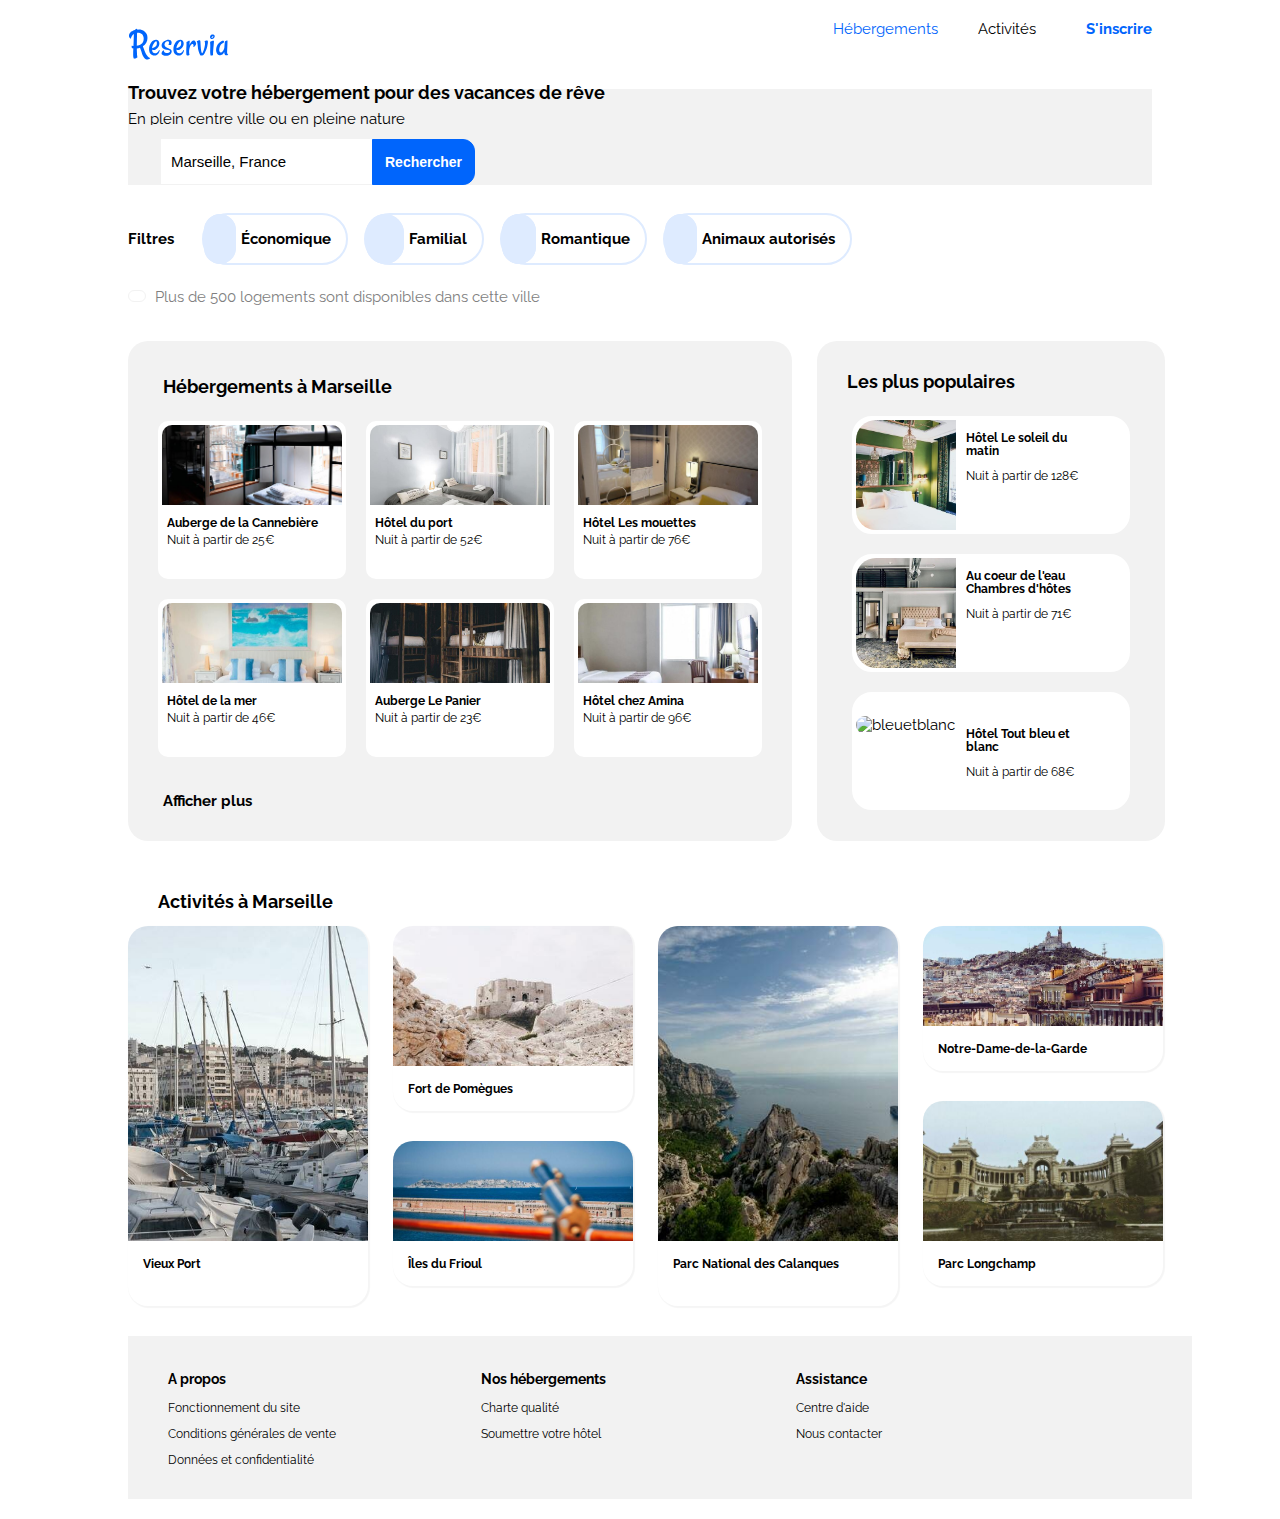
==== index.html @ ddbdb1b2 "majuscule nom logo" ====
<!DOCTYPE html>
<html lang="fr">
<head>
	<meta charset="UTF-8">
	<link rel="stylesheet" href="style.css">
	<title>Reservia</title>
	<script src="https://kit.fontawesome.com/82e42754f2.js" crossorigin="anonymous"></script>
	<link rel="preconnect" href="https://fonts.gstatic.com"> 
<link href="https://fonts.googleapis.com/css2?family=Raleway:wght@300;500;600&display=swap" rel="stylesheet">
</head>
<body>

<!-- EN TETE -->
<header class="header">
			
	<img class="logo" src="images/logo/Reservia.svg" alt="Logo de reservia"/>
      
        <a class="inscription" href="#"><strong>S'inscrire</strong></a>

            <nav class="menu">
				<a href="#ancreh" class="hebergements">Hébergements</a>
				<a href="#ancrea" class="activites">Activités</a>
			</nav>		
</header>

<section class="principal">

	<h3 class="found">Trouvez votre hébergement pour des vacances de rêve</h3>
			
	    <p class="nature">En plein centre ville ou en pleine nature</p>

			 <form class="recherche">
					<a href="#"><i class="fas fa-map-marker-alt place"></i></a>
					<input class="search" type="search" name="Recherche" value="Marseille, France"/>
					<button><strong>Rechercher</strong></button>
					<a href="#"><i class="fas fa-search loupe"></i></a>
			</form>
</section>

	<nav class="menu2">

		<h4 class="titrefiltres">Filtres</h4>

			<div class="filtres">

				<div class="choix1"><a href="#" class="icons1"><i class="fas fa-money-bill-wave"></i></a>
					<a href="#" class="txtf"><strong>Économique</strong></a>
				</div>

				<div class="choix2"><a href="#" class="icons2"><i class="fas fa-child"></i></a>
					<a href="#" class="txtf"><strong>Familial</strong></a>
				</div>

				<div class="choix3"><a href="#" class="icons3"><i class="fas fa-heart"></i></a>
					<a href="#" class="txtf"><strong>Romantique</strong></a>
				</div>

				<div class="choix4"><a href="#" class="icons4"><i class="fas fa-dog"></i></a>
					<a href="#" class="txtf"><strong>Animaux autorisés</strong></a>
				</div>
			</div>
	</nav>
  
		<i id="info" class="fas fa-info"></i>
		<p class="dispo">Plus de 500 logements sont disponibles dans cette ville</p>

<!-- SECTION HEBERGEMENTS -->
<div class= "container">

<section class="hebergements2" id="ancreh">

	<h2 class="hebb">Hébergements à Marseille</h2>

<div class="ligne1">

	<div class="cannebiere">
		<a href="#">
		<img class="imgh" src="images/hebergements/4_small/cannebiere.jpg" alt="cannebiere">
		    <div class="txth">
		    <p class="nomsdeslogements"><strong>Auberge de la Cannebière</strong></p>
		    <p class="price"><p>Nuit à partir de 25€</p>
		        <div class="lesetoilesh">
		             <i class="fas fa-star stars"></i>
		             <i class="fas fa-star stars"></i>
		             <i class="fas fa-star stars"></i>
		             <i class="fas fa-star stars"></i>
		             <i class="fas fa-star starsg"></i>
		        </div>
		    </div>
	    </a>
	</div>
	
	<div class="port">
		<a href="#">
		<img class="imgh" src="images/hebergements/4_small/hotelport.jpg" alt="hotelport">
		    <div class="txth">
		    <p class="nomsdeslogements"><strong>Hôtel du port</strong></p>
		    <p class="price">Nuit à partir de 52€</p>
		        <div class="lesetoilesh">
		             <i class="fas fa-star stars"></i>
		             <i class="fas fa-star stars"></i>
		             <i class="fas fa-star stars"></i>
		             <i class="fas fa-star stars"></i>
					 <i class="fas fa-star stars"></i>
				</div>
		    </div>
	    </a>
	</div>

    <div class="mouettes">
	    <a href="#">
		<img class="imgh" src="images/hebergements/4_small/lesmouettes.jpg" alt="lesmouettes">
		    <div class="txth">
		    <p class="nomsdeslogements"><strong>Hôtel Les mouettes</strong></p>
		    <p class="price">Nuit à partir de 76€</p>
		        <div class="lesetoilesh">
		             <i class="fas fa-star stars"></i>
		             <i class="fas fa-star stars"></i>
		             <i class="fas fa-star stars"></i>
		             <i class="fas fa-star stars"></i>
					 <i class="fas fa-star starsg"></i>
				</div>
	        </div>
	    </a>
	</div>	
</div>

<div class="ligne2">

	<div class="mer">
		<a href="#">
		<img class="imgh" src="images/hebergements/4_small/hotelmer.jpg" alt="hotelmer">
		    <div class="txth">
		    <p class="nomsdeslogements"><strong>Hôtel de la mer</strong></p>
		    <p class="price">Nuit à partir de 46€</p>
                 <div class="lesetoilesh">
		             <i class="fas fa-star stars"></i>
		             <i class="fas fa-star stars"></i>
		             <i class="fas fa-star stars"></i>
		             <i class="fas fa-star starsg"></i>
		             <i class="fas fa-star starsg"></i>
				</div>
		    </div>
	    </a>
	</div>

	<div class="panier">
		<a href="#">
		<img class="imgh" src="images/hebergements/4_small/lepanier.jpg" alt="lepanier">
		    <div class="txth">
		    <p class="nomsdeslogements"><strong>Auberge Le Panier</strong></p>
		    <p class="price">Nuit à partir de 23€</p>
		        <div class="lesetoilesh">
		             <i class="fas fa-star stars"></i>
		             <i class="fas fa-star stars"></i>
		             <i class="fas fa-star stars"></i>
		             <i class="fas fa-star stars"></i>
					 <i class="fas fa-star starsg"></i>
				</div>
		    </div>
	    </a>
	</div>
	
	<div class="amina">
		<a href="#">
		<img class="imgh" src="images/hebergements/4_small/febrian.jpg" alt="amina">
		    <div class="txth">
		    <p class="nomsdeslogements"><strong>Hôtel chez Amina</strong></p>
		    <p class="price">Nuit à partir de 96€</p>
		        <div class="lesetoilesh">
		             <i class="fas fa-star stars"></i>
		             <i class="fas fa-star stars"></i>
		             <i class="fas fa-star stars"></i>
		             <i class="fas fa-star stars"></i>
					 <i class="fas fa-star stars"></i>
				</div>
		    </div>
	    </a>
	</div>
</div>

 <p class="plus"><strong><a href="#">Afficher plus</a></strong></p>

</section>

         <!-- ASIDE - BLOC DROITE -->
<aside>

	<h2 class="pop">Les plus populaires <i id="statss" class="fas fa-chart-line"></i></h2>

	<div class="matin">
        <a href="#">
		<img class="imgp" src="images/hebergements/4_small/soleilmatin.jpg" alt="hotelmatin">
		    <div class="txt2">
		         <div class="nomslogements">
				 <p><strong>Hôtel Le soleil du matin</strong></p>
		         <p class="price">Nuit à partir de 128€</p>
		                <div class="lesetoilesp">	
                             <i class="fas fa-star stars"></i>
                             <i class="fas fa-star stars"></i>
                             <i class="fas fa-star stars"></i>
                             <i class="fas fa-star stars"></i>
                             <i class="fas fa-star stars"></i>
			            </div>
				 </div>
			</div>
		 </a>
	</div>

	<div class="coeureau">
		<a href="#">
		<img class="imgp" src="images/hebergements/4_small/chambreshotes.jpg" alt="chambresdhotes">
		    <div class="txt2">
		         <div class="nomslogements">
				 <p><strong>Au coeur de l'eau Chambres d'hôtes</strong></p>
		         <p class="price">Nuit à partir de 71€</p>
		            <div class="lesetoilesp">
		                 <i class="fas fa-star stars"></i>
		                 <i class="fas fa-star stars"></i>
		                 <i class="fas fa-star stars"></i>
		                 <i class="fas fa-star stars"></i>
		                 <i class="fas fa-star starsg"></i>
					 </div> 
				</div>	 
	        </div>
	    </a>
	</div>

	<div class="bleublanc">
        <a href="#">
		<img class="imgp" src="images/hebergements/4_small/chambre.jpg" alt="bleuetblanc">
		     <div class="txt2">
		         <div class="nomslogements">
			     <p><strong>Hôtel Tout bleu et blanc</strong></p>
		         <p class="price">Nuit à partir de 68€</p>
		             <div class= "lesetoilesp">
		                 <i class="fas fa-star stars"></i>
		                 <i class="fas fa-star stars"></i>
		                 <i class="fas fa-star stars"></i>
		                 <i class="fas fa-star stars"></i>
		                 <i class="fas fa-star starsg"></i>
	                 </div> 
	             </div>
             </div> 
	     </a>
	</div>
</aside>
</div>
		
		<!-- ARTICLE ACTIVITES -->	
	<h2 class="act13">Activités à Marseille</h2>

<article id="ancrea">
	    <div class="vieuxport"> 
			<a href="#">
			     <img class="imga" src="images/activites/4_small/vieuxport.jpg" alt="vieuxport">
			     <p class="name"><strong>Vieux Port</strong></p>
			</a>
		</div>
    <div class= "colone2">
		<div class="pomegues">
			<a href="#">
			     <img class="imgb" src="images/activites/4_small/fortdp.jpg" alt="pomegues">
			     <p class="name"><strong>Fort de Pomègues</strong></p>
		     </a>
	    </div>	
		<div class="frioul">
			<a href="#">
			     <img class="imgc" src="images/activites/4_small/frioul.jpg" alt="frioul">
			     <p class="name"><strong>Îles du Frioul</strong></p>
			</a>
		</div>
	</div>
		<div class="calanques"> 
			<a href="#">
			     <img class="imga" src="images/activites/4_small/calanques.jpg" alt="calanques">
			     <p class="name"><strong>Parc National des Calanques</strong></p>
			</a>
		</div>
    <div class="colone4">
		<div class="nddlg">
			<a href="#">
				 <img class="imgc" src="images/activites/4_small/nddlg.jpg" alt="notredamedelagarde">
				 <p class="name"><strong>Notre-Dame-de-la-Garde</strong></p>
			</a>
		</div>	
		<div class="longchamp">
			<a href="#">
			     <img class="imgb" src="images/activites/4_small/longchamp.jpg" alt="longchamp">
			     <p class="name"><strong>Parc Longchamp</strong></p>
			</a>
		</div>
	</div>	
</article>

         <!-- FOOTER -->
<footer>
	<div class="footer1">
        <h3>A propos</h3>
			 <p><a href="#">Fonctionnement du site</a></p>
			 <p><a href="#">Conditions générales de vente</a></p>
			 <p><a href="#">Données et confidentialité</a></p>
	</div>

	<div class="footer2">
        <h3>Nos hébergements</h3>
			 <p><a href="#">Charte qualité</a></p>
			 <p><a href="#">Soumettre votre hôtel</a></p>
	</div> 

	<div class="footer3">
        <h3>Assistance</h3>
             <p><a href="#">Centre d'aide</a></p>
		     <p><a href="#">Nous contacter</a></p>
	</div>
</footer>
</body>
</html>
---- style.css ----
@media all and (min-width:1024px)
/* WEB GENERAL*/
{
html
{
   font-size: 15px;
   margin-top: 20px;
   margin-bottom: 20px; 
}
body
{
	font-family: 'Raleway', arial,'sans-serif';
	margin: 0 auto;
	width: 1024px;
}
section, footer
{
	background-color:#F2F2F2; 
}
aside
{
	background-color: #F2F2F2;
}
ul
{
	list-style-type: none;
}
a
{
	text-decoration: none;
	color: black;
}
/* header desktop */
.logo
{
	width: 10%;
}
.inscription, .menu
{
	display: inline-flex;
	float: right;	   
}
.hebergements, .activites
{
	flex-direction: row-reverse;	
}
.activites
{
	margin-right: 50px;
	padding-left: 40px;
}
.inscription
{
	color: #0065FC;
}
.hebergements
{
	color: #0065FC;	
}
/* menu top */
.found, .nature
{
	line-height: 8px;
}
.recherche
{ 
	display: flex;
    border: 1px solid #F2F2F2;
    border-radius: 12px;
	width: 30%;
	max-height: 45px;
}
.place
{
	background-color: #F2F2F2;
	border: 1px solid #F2F2F2;
	border-radius: 10px 0px 0px 10px;
	padding: 15px;
	font-size: 13px;
}
button
{
	background-color: #0065FC;
	color: white;
	padding: 12px;
	border: 1px solid #0065FC;
	border-radius: 0px 12px 12px 0px;
	font-size: 14px;
	width: 110px;
	height: 46px;
}
.loupe
{
	display: none!important;
}
.search
{
	font-size: 15px;
	padding-left: 10px;
}
input
{
	 border:none;
}
/* FILTRES */
.menu2, .filtres
{
	display: flex;
	flex-direction: row;
}
.titrefiltres
{
	padding-top: 25px;
	padding-right: 20px;
}
.filtres
{
	padding-top: 20px;
}
.choix1 a:hover, .choix2 a:hover, .choix3 a:hover, .choix4 a:hover
{
color: #0065FC;
}
.choix1, .choix2, .choix3, .choix4
{
	border: 2px solid #DEEBFF;
	border-radius:30px;
	padding: 15px;
	padding-left:0px;
	margin: 8px;
}
.icons1, .icons4
{
	border: 1px solid #DEEBFF;
	border-radius: 30px;
	background-color: #DEEBFF;
	color: #0065FC;
	padding: 15px;
}
.icons2
{
	border: 1px solid #DEEBFF;
	border-radius: 30px;
	background-color: #DEEBFF;
	color: #0065FC;
	padding: 15px;
	padding-right: 18px;
	padding-left: 18px;
}
 .icons3
{
	border: 1px solid #DEEBFF;
	border-radius: 30px;
	background-color: #DEEBFF;
	color: #0065FC;
	padding: 15px;
	padding-right: 16px;
	padding-left: 16px;
}
.txtf
{
	padding-left: 5px;
}
/* INFO */
#info
{
  border: 1px solid #F2F2F2;
  border-radius: 30px;
  padding: 5px 8px 5px 8px;
  font-size: 10px;
  color: #0065FC; 
}
.dispo, #info
{
	display: inline-flex;
}
.dispo 
{
	color: grey;
	width: 80%;
	padding-bottom: 20px;
	padding-left: 5px;	
}
/* STARS */
.stars
{
	color: #0065FC;
	font-size: 12px;
}
.starsg
{
	color: #F2F2F2;
	font-size: 12px;
}
/* HEBERGEMENTS */
.hebb
{
	padding-left: 15px;
	font-size: 18px;
}
.hebergements2
{
    border-radius: 20px;
	width: 850px;
	height: 460px;
	padding:20px;
}
.cannebiere, .port, .mouettes, .mer, .panier, .amina 
{
    background-color: white;
    border: 4px solid white;
    border-radius: 10px;
    margin: 10px;
	width: 180px;
	height: 150px;	
}
.imgh
{
	object-fit: cover;
	width: 180px;
	height: 80px;
    border-radius: 10px 10px 0px 0px;
}
.txth
{
    padding-left: 5px;
	width: 175px;
	height: 55px;
	font-size: 12px;
	line-height: 5px;
}
.ligne1, .ligne2
{
    display: inline-flex;
}
.plus
{
	padding-left: 15px;
	padding-top: 10px;
	padding-bottom: 5px;
}
 /* ASIDE */
aside
{
	width: 350px;
	height: 470px;
	border-radius: 20px;
	padding: 15px;
	margin-left: 25px;
}
.pop
{
	font-size: 18px;
	padding-left: 15px;
	padding-right: 10px;
	padding-bottom: 10px;
}
#statss
{
	float: right;
	padding-right: 5px;
}
.imgp
{
	object-fit: cover;
	width: 100px;
	height: 110px;
	border-radius: 20px 0px 0px 20px;	
}
.matin, .coeureau, .bleublanc
{
	border: 4px solid white;
	background-color: white;
	border-radius: 20px;
	margin-bottom: 20px;
	margin-left: 20px;
	margin-right: 20px;
	height: 110px;
	width: 270px;
	align-content: center;
}
.txt2
{
	border-radius: 0px 20px 20px 0px;
	font-size: 12px;
	width: 160px;
	height: 70px;
	float: right;
	line-height: 13px;
}
.nomslogements
{
	padding-right: 30px;
}
.lesetoilesp
{
	padding-top: 5px;
}
.container
{
	display: flex;
	width: 100%;
}
/* ACTIVITÉS */
.act13
{
	margin-left: 30px;
	padding-top: 35px;
	float: left;
	font-size: 18px;
}
#ancrea
{
	display: inline-flex;
}
.imga, .imgb, .imgc
{
	object-fit: cover;
	border-radius: 20px 20px 0px 0px;	
}
.imga 
{
	width: 240px;
	height: 315px;
}
.imgb
{
	width:240px;
	height: 140px;
}
.imgc
{
	width: 240px;
	height: 100px;	
}
.vieuxport, .pomegues, .frioul, .calanques, .nddlg, .longchamp
{
	border-radius: 20px;	
	box-shadow: 1px 1px 1px 1px whitesmoke;	
}
.pomegues, .frioul,.nddlg, .longchamp
{
	margin-left: 25px;
	margin-right: 25px;
	margin-bottom: 20px;
}
.frioul
{
	margin-top: 30px;
}
.longchamp
{
	margin-top: 30px;
}
.name
{
	padding-left: 15px;
	padding-bottom: 15px;
	font-size: 12px;
}
/* FOOTER */
footer
{
	display: flex;
	padding: 20px;
	font-size: 12px;	
	width: 100%;
	margin-top: 30px;
}
.footer1
{   
	padding-left: 20px;
	padding-right: 145px;
}
.footer2
{
	padding-right: 190px;
}
}
/* _________________________________FIN DESKTOP________________________________ */
/* MOBILE */

@media screen and (max-width:1023px)
{
body
{
	margin: 0 auto;
	font-family: 'Raleway', 'sans-serif';
}
html
{
   font-size: 40px;
   margin-top: 20px;
   margin-bottom: 20px; 
}
ul
{
    list-style-type: none;
}
a
{
    text-decoration: none;
	color: black;
}
section, footer
{
    background-color:#F2F2F2; 
}
/* STARS */
.stars
{
    color: #0065FC;
}
.starsg
{
    color: #F2F2F2;
}
.container
{
	display: flex;
	flex-direction: column-reverse;
}
/* HEADER mobile */
.header
{
	margin-top: 5%;
}
.logo
{
	min-height: 120px;
	margin-left: 5%;
}
.inscription
{
	text-align: right;
	vertical-align: top;
	float: right;
	color: #0065FC;
	margin-right: 5%;
	margin-top: 5%;
	font-size: 45px;	
}
.menu
{
	margin-top: 5%;
	font-size: 45px;
	display: flex;
	flex-wrap: nowrap;
	text-align: center;
}
.activites
{
	border-bottom: solid 8px #F2F2F2;
	padding-bottom: 3%;
	min-width: 50%;
}
.hebergements
{
	color: #0065FC;
	border-bottom: solid 8px #0065FC;
	padding-bottom: 3%;
	min-width: 50%;	
}
.principal
{
    font-size: 50px;
    margin-right: 2%;
	margin-left: 5%;
}
.nature
{
    margin-left: 1%;
	padding-bottom: 8%;
}
.recherche
{
	border-radius: 40px;
	border: 40px #F2F2F2;
	display: inline-flex;
	text-align: center;	
}
.search
{
	font-size: 50px;
	padding-left: 5%;
}
button
{
    display: none;
}
.place
{
	border-radius: 40px 0px 0px 40px;
	border: 40px solid #F2F2F2;
	font-size: 50px;
	background-color: #F2F2F2;
	color: black;
}
.loupe 
{
	border-radius: 40px;
	border: 40px solid #0065FC;
	font-size: 45px;
	background-color: #0065FC;
	color: white; 
	margin-left: -35px;
}
/* HEADER FILTRES */ 
.menu2
{
	margin-right: 30px;
	margin-left: 30px;	
}
.titrefiltres
{
	padding-left: 40px;
}
.filtres
{	
    display: flex;
	flex-wrap: wrap;
}
.icons1 , .icons4
{
	border-radius: 70px;
	padding: 40px;
	background-color: #DEEBFF; 
	color:#0065FC ;	
}
.icons2  
{
	border-radius: 70px;
	padding-left: 50px;
	padding-right: 50px;
	padding-top: 40px;
	padding-bottom: 40px;
	background-color: #DEEBFF; 
	color:#0065FC ;
}
.icons3
{
	border-radius: 70px;
	padding-left: 45px;
	padding-right: 45px;
	padding-top: 40px;
	padding-bottom: 40px;
	background-color: #DEEBFF; 
	color:#0065FC ;
}
.choix1 , .choix2 , .choix3 , .choix4
{
 border-radius: 100px;
 border: 7px solid #F2F2F2;
 border-left-style: none;
 padding-top: 34px;
 padding-bottom: 34px;
 padding-left: 0px;
 padding-right: 20px;
 max-width: 60%;
 margin: 20px;
}
.txtf
{
	padding-left: 20px;
	padding-right:20px;
}
#info
{
	margin-right: 30px;
	margin-left: 30px;
	margin-top: 40px;
	border-radius: 50px;
	padding-left: 30px;
	padding-right: 30px;
	padding-top: 20px;
	padding-bottom: 20px;
	border: 1px solid grey ;
	color: #0065FC;
	font-size: 27px;
	float: left;
}
.dispo
{
	padding-top: 10px;
	padding-left: 2%;
    padding-bottom: 20px;
}
/* HEBERGEMENTS */
.hebb
{
	padding-top: 30px;
	padding-left: 15px;
    padding-bottom: 15px;
	font-size: 50px;
}
.hebergements2
{
	max-width: 100%;
	max-height: 40%;
	background-color: white;
	margin-left: 20px;
}
.imgh
{   
	object-fit: cover;
	width: 100%;
	max-height: 60%;
	border-radius: 40px 40px 0px 0px;	
}
.cannebiere, .port, .mouettes, .mer, .panier, .amina 
{
	background-color: white;
	border: 10px solid white;
	border-radius: 40px;
	margin-bottom: 30px;
	box-shadow: 20px 20px 20px #F2F2F2;
	width: 900px;
    height: 550px;
}
.ligne1, .ligne2
{   
	display: flex;
	flex-direction: column;
}
.txth
{
	background-color: white;
	padding-left: 10px;
	position: absolute;
	width: 80%;
	line-height: 20px;	
	font-size: 40px;
}
.lesetoilesh
{
	font-size: 30px;
}
.plus
{
	padding-left: 30px;
}
/* POPULAIRES */
.pop
{
	padding-left: 30px;
	padding-top: 20px;
	font-size: 50px;	
}
aside
{
	display: flex;
	flex-direction: column;
	padding-bottom: 60px;	
	background-color: #F2F2F2;
}
.matin, .coeureau, .bleublanc
{
	min-width: 900px;
	max-height: 350px;
	background-color: #F2F2F2 ;
	border: 10px solid white;
	border-radius: 30px;
	margin: 20px;	
}
.imgp
{   
	object-fit: cover;
	border-radius: 30px 0px 0px 30px;
	width: 400px;
	height: 350px;		
}
.txt2
{
	background-color: white;
	width: 520px;
	height: 350px;
	line-height: 40px;
	float: right;
}
.nomslogements
{
  font-size: 40px;
  padding-left: 30px;
  padding-right: 40px;
}
.price
{
  font-size: 35px;
}
.lesetoilesp
{
	padding-top: 60px;
	padding-left: 10px;
	font-size: 30px;
}
#statss 
{
 float: right;
 padding-right: 40px;
 padding-top: 10px;
}
/* ACTIVITÉS */

.act13
{
	padding-left: 50px;
	font-size: 50px;
	padding-bottom: 25px;
}
.vieuxport, .pomegues, .frioul, .calanques, .nddlg, .longchamp
{
	min-width: 800px;
	max-height: 500px;
	background-color: white;
	border-radius: 40px;
	padding-bottom: 40px;
	margin-bottom: 30px;
	box-shadow: 15px 15px 15px #F2F2F2;
	margin: 50px;
}
.longchamp
{
	margin-bottom: 120px;
}
.imga, .imgb , .imgc
{
	object-fit: cover;
	width: 100%;
	max-height: 400px;
	border-radius: 40px 40px 0px 0px;
}
.name 
{
  margin: 30px;
}
/* FOOTER */
footer
{
	width: 100%;
	font-size: 45px;
}
.footer1, .footer2, .footer3
{
	margin-left: 10%;
	margin-top: 100px;
}
.footer1
{
	padding-top: 70px;
}
}
/* _________________________________FIN MOBILE________________________________ */
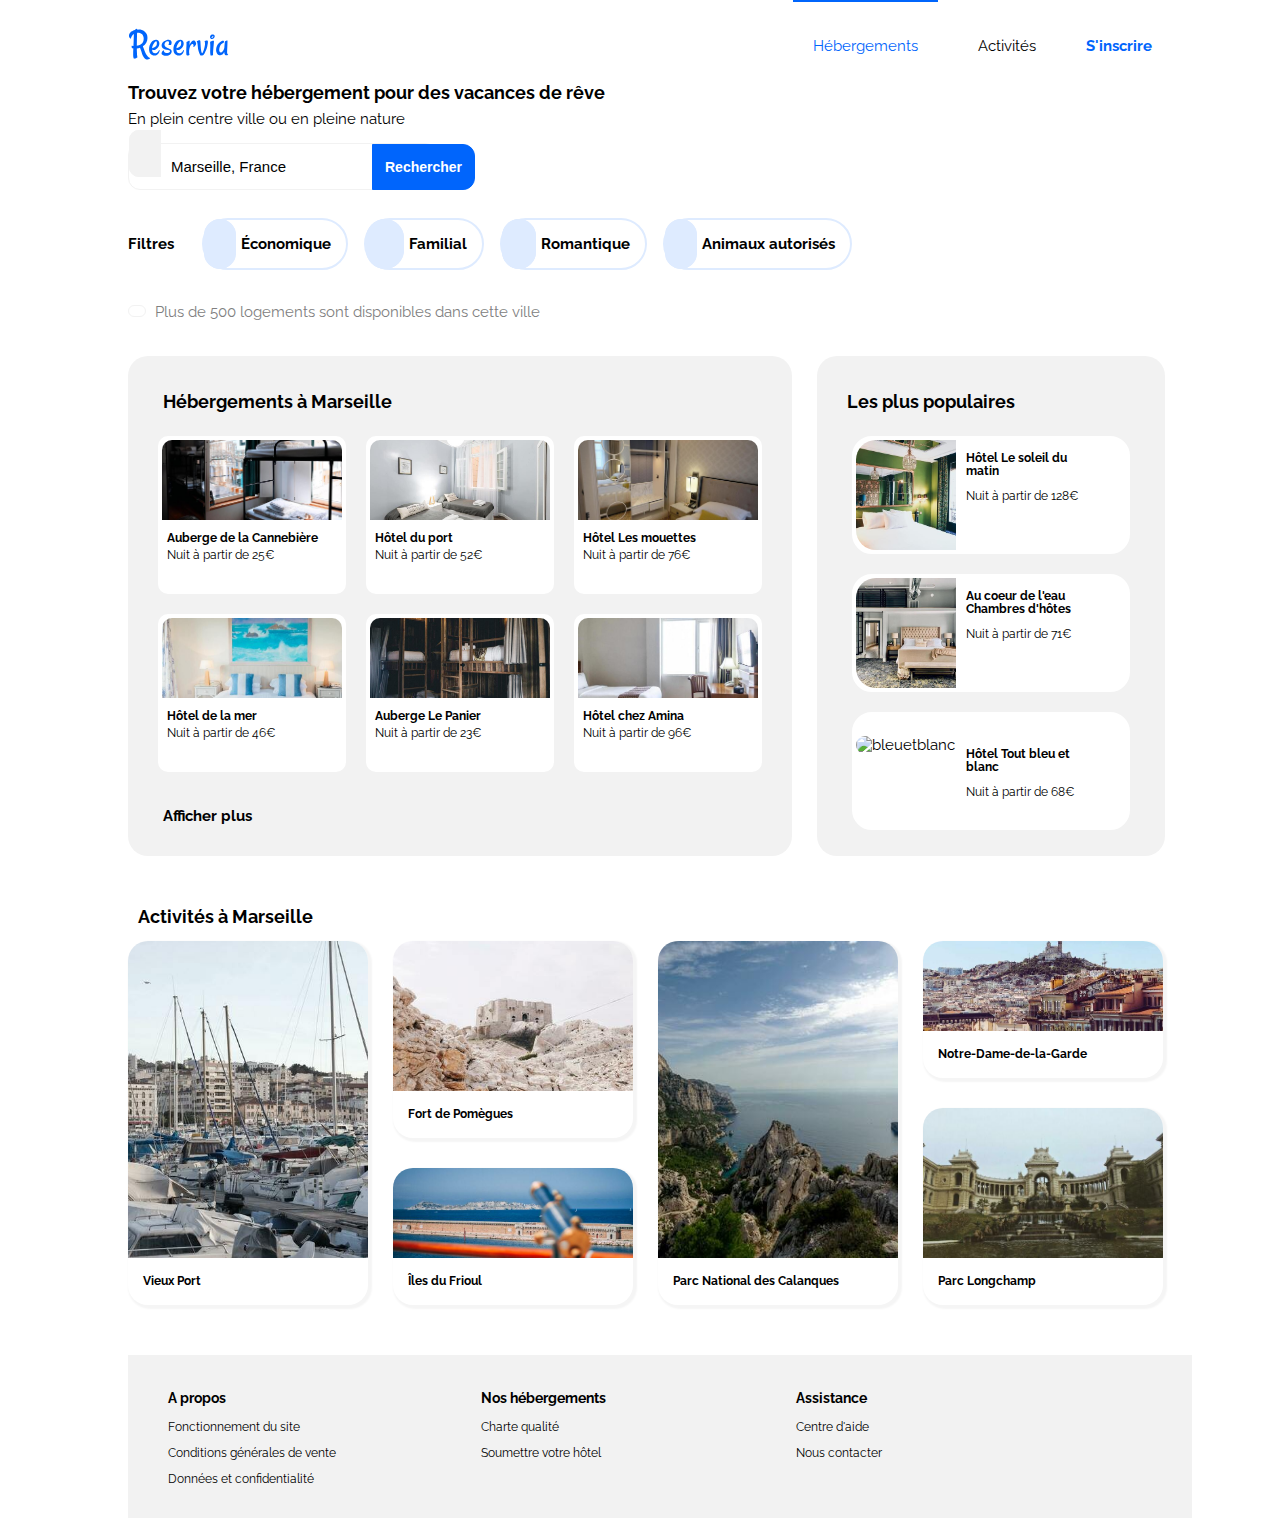
==== commit ca330dcc: "100% DONE" ====
--- a/index.html
+++ b/index.html
@@ -248,9 +248,11 @@
 </div>
 		
 		<!-- ARTICLE ACTIVITES -->	
-	<h2 class="act13">Activités à Marseille</h2>
-
 <article id="ancrea">
+
+<h2 class="act13">Activités à Marseille</h2>
+
+<div class="activites13">
 	    <div class="vieuxport"> 
 			<a href="#">
 			     <img class="imga" src="images/activites/4_small/vieuxport.jpg" alt="vieuxport">
@@ -290,7 +292,8 @@
 			     <p class="name"><strong>Parc Longchamp</strong></p>
 			</a>
 		</div>
-	</div>	
+	</div>
+</div>	
 </article>
 
          <!-- FOOTER -->
--- a/style.css
+++ b/style.css
@@ -3,17 +3,15 @@
 {
 html
 {
-   font-size: 15px;
-   margin-top: 20px;
-   margin-bottom: 20px; 
+   font-size: 15px; 
 }
 body
 {
-	font-family: 'Raleway', arial,'sans-serif';
+	font-family:'Raleway', arial, Georgia,'Times New Roman','sans-serif';
 	margin: 0 auto;
 	width: 1024px;
 }
-section, footer
+.hebergements2, footer
 {
 	background-color:#F2F2F2; 
 }
@@ -34,6 +32,7 @@
 .logo
 {
 	width: 10%;
+	margin-top: 20px;
 }
 .inscription, .menu
 {
@@ -42,25 +41,36 @@
 }
 .hebergements, .activites
 {
-	flex-direction: row-reverse;	
+	flex-direction: row-reverse;		
 }
 .activites
 {
 	margin-right: 50px;
 	padding-left: 40px;
+	padding-top: 37px;
 }
 .inscription
 {
 	color: #0065FC;
+    padding-top: 37px;
+
 }
 .hebergements
 {
 	color: #0065FC;	
+	border-top: 2px solid #0065FC;
+	padding-left: 20px;
+	padding-right: 20px;
+	padding-top: 35px;	
 }
 /* menu top */
 .found, .nature
 {
 	line-height: 8px;
+}
+.nature 
+{
+	padding-bottom: 5px;
 }
 .recherche
 { 
@@ -88,6 +98,7 @@
 	font-size: 14px;
 	width: 110px;
 	height: 46px;
+	cursor: pointer;
 }
 .loupe
 {
@@ -119,7 +130,7 @@
 }
 .choix1 a:hover, .choix2 a:hover, .choix3 a:hover, .choix4 a:hover
 {
-color: #0065FC;
+    color: #0065FC;
 }
 .choix1, .choix2, .choix3, .choix4
 {
@@ -164,11 +175,11 @@
 /* INFO */
 #info
 {
-  border: 1px solid #F2F2F2;
-  border-radius: 30px;
-  padding: 5px 8px 5px 8px;
-  font-size: 10px;
-  color: #0065FC; 
+    border: 1px solid #F2F2F2;
+    border-radius: 30px;
+    padding: 5px 8px 5px 8px;
+    font-size: 10px;
+    color: #0065FC; 
 }
 .dispo, #info
 {
@@ -180,6 +191,7 @@
 	width: 80%;
 	padding-bottom: 20px;
 	padding-left: 5px;	
+	padding-top:10px;
 }
 /* STARS */
 .stars
@@ -189,7 +201,7 @@
 }
 .starsg
 {
-	color: #F2F2F2;
+	color:#D3D3D3;
 	font-size: 12px;
 }
 /* HEBERGEMENTS */
@@ -212,7 +224,7 @@
     border-radius: 10px;
     margin: 10px;
 	width: 180px;
-	height: 150px;	
+	height: 150px;		
 }
 .imgh
 {
@@ -254,6 +266,7 @@
 	padding-left: 15px;
 	padding-right: 10px;
 	padding-bottom: 10px;
+	padding-top: 5px;
 }
 #statss
 {
@@ -304,14 +317,14 @@
 /* ACTIVITÉS */
 .act13
 {
-	margin-left: 30px;
+	margin-left: 10px;
 	padding-top: 35px;
-	float: left;
 	font-size: 18px;
 }
-#ancrea
-{
-	display: inline-flex;
+.activites13
+{
+    display: inline-flex;
+    margin-bottom: 20px;
 }
 .imga, .imgb, .imgc
 {
@@ -321,41 +334,40 @@
 .imga 
 {
 	width: 240px;
-	height: 315px;
+	height: 317px;
 }
 .imgb
 {
 	width:240px;
-	height: 140px;
+	height: 150px;
 }
 .imgc
 {
 	width: 240px;
-	height: 100px;	
+	height: 90px;	
 }
 .vieuxport, .pomegues, .frioul, .calanques, .nddlg, .longchamp
 {
 	border-radius: 20px;	
-	box-shadow: 1px 1px 1px 1px whitesmoke;	
+	box-shadow: 2px 2px 2px 2px whitesmoke;	
 }
 .pomegues, .frioul,.nddlg, .longchamp
 {
 	margin-left: 25px;
 	margin-right: 25px;
-	margin-bottom: 20px;
+	padding-bottom: 5px;
 }
 .frioul
 {
+	margin-top: 30px;	
+}
+.longchamp
+{
 	margin-top: 30px;
 }
-.longchamp
-{
-	margin-top: 30px;
-}
 .name
 {
 	padding-left: 15px;
-	padding-bottom: 15px;
 	font-size: 12px;
 }
 /* FOOTER */
@@ -385,13 +397,13 @@
 body
 {
 	margin: 0 auto;
-	font-family: 'Raleway', 'sans-serif';
+	font-family:'Raleway', arial, Georgia,'Times New Roman','sans-serif';
 }
 html
 {
-   font-size: 40px;
-   margin-top: 20px;
-   margin-bottom: 20px; 
+    font-size: 40px;
+    margin-top: 20px;
+    margin-bottom: 20px; 
 }
 ul
 {
@@ -401,10 +413,6 @@
 {
     text-decoration: none;
 	color: black;
-}
-section, footer
-{
-    background-color:#F2F2F2; 
 }
 /* STARS */
 .stars
@@ -503,7 +511,7 @@
 	font-size: 45px;
 	background-color: #0065FC;
 	color: white; 
-	margin-left: -35px;
+	margin-left: -40px;
 }
 /* HEADER FILTRES */ 
 .menu2
@@ -549,15 +557,15 @@
 }
 .choix1 , .choix2 , .choix3 , .choix4
 {
- border-radius: 100px;
- border: 7px solid #F2F2F2;
- border-left-style: none;
- padding-top: 34px;
- padding-bottom: 34px;
- padding-left: 0px;
- padding-right: 20px;
- max-width: 60%;
- margin: 20px;
+    border-radius: 100px;
+    border: 7px solid #F2F2F2;
+    border-left-style: none;
+    padding-top: 34px;
+    padding-bottom: 34px;
+    padding-left: 0px;
+    padding-right: 20px;
+    max-width: 60%;
+    margin: 20px;
 }
 .txtf
 {
@@ -679,13 +687,13 @@
 }
 .nomslogements
 {
-  font-size: 40px;
-  padding-left: 30px;
-  padding-right: 40px;
+    font-size: 40px;
+    padding-left: 30px;
+    padding-right: 40px;
 }
 .price
 {
-  font-size: 35px;
+    font-size: 35px;
 }
 .lesetoilesp
 {
@@ -695,9 +703,9 @@
 }
 #statss 
 {
- float: right;
- padding-right: 40px;
- padding-top: 10px;
+    float: right;
+    padding-right: 40px;
+    padding-top: 10px;
 }
 /* ACTIVITÉS */
 
@@ -729,15 +737,16 @@
 	max-height: 400px;
 	border-radius: 40px 40px 0px 0px;
 }
-.name 
-{
-  margin: 30px;
+.name
+{
+    margin: 30px;
 }
 /* FOOTER */
 footer
 {
 	width: 100%;
 	font-size: 45px;
+    background-color:#F2F2F2; 
 }
 .footer1, .footer2, .footer3
 {
